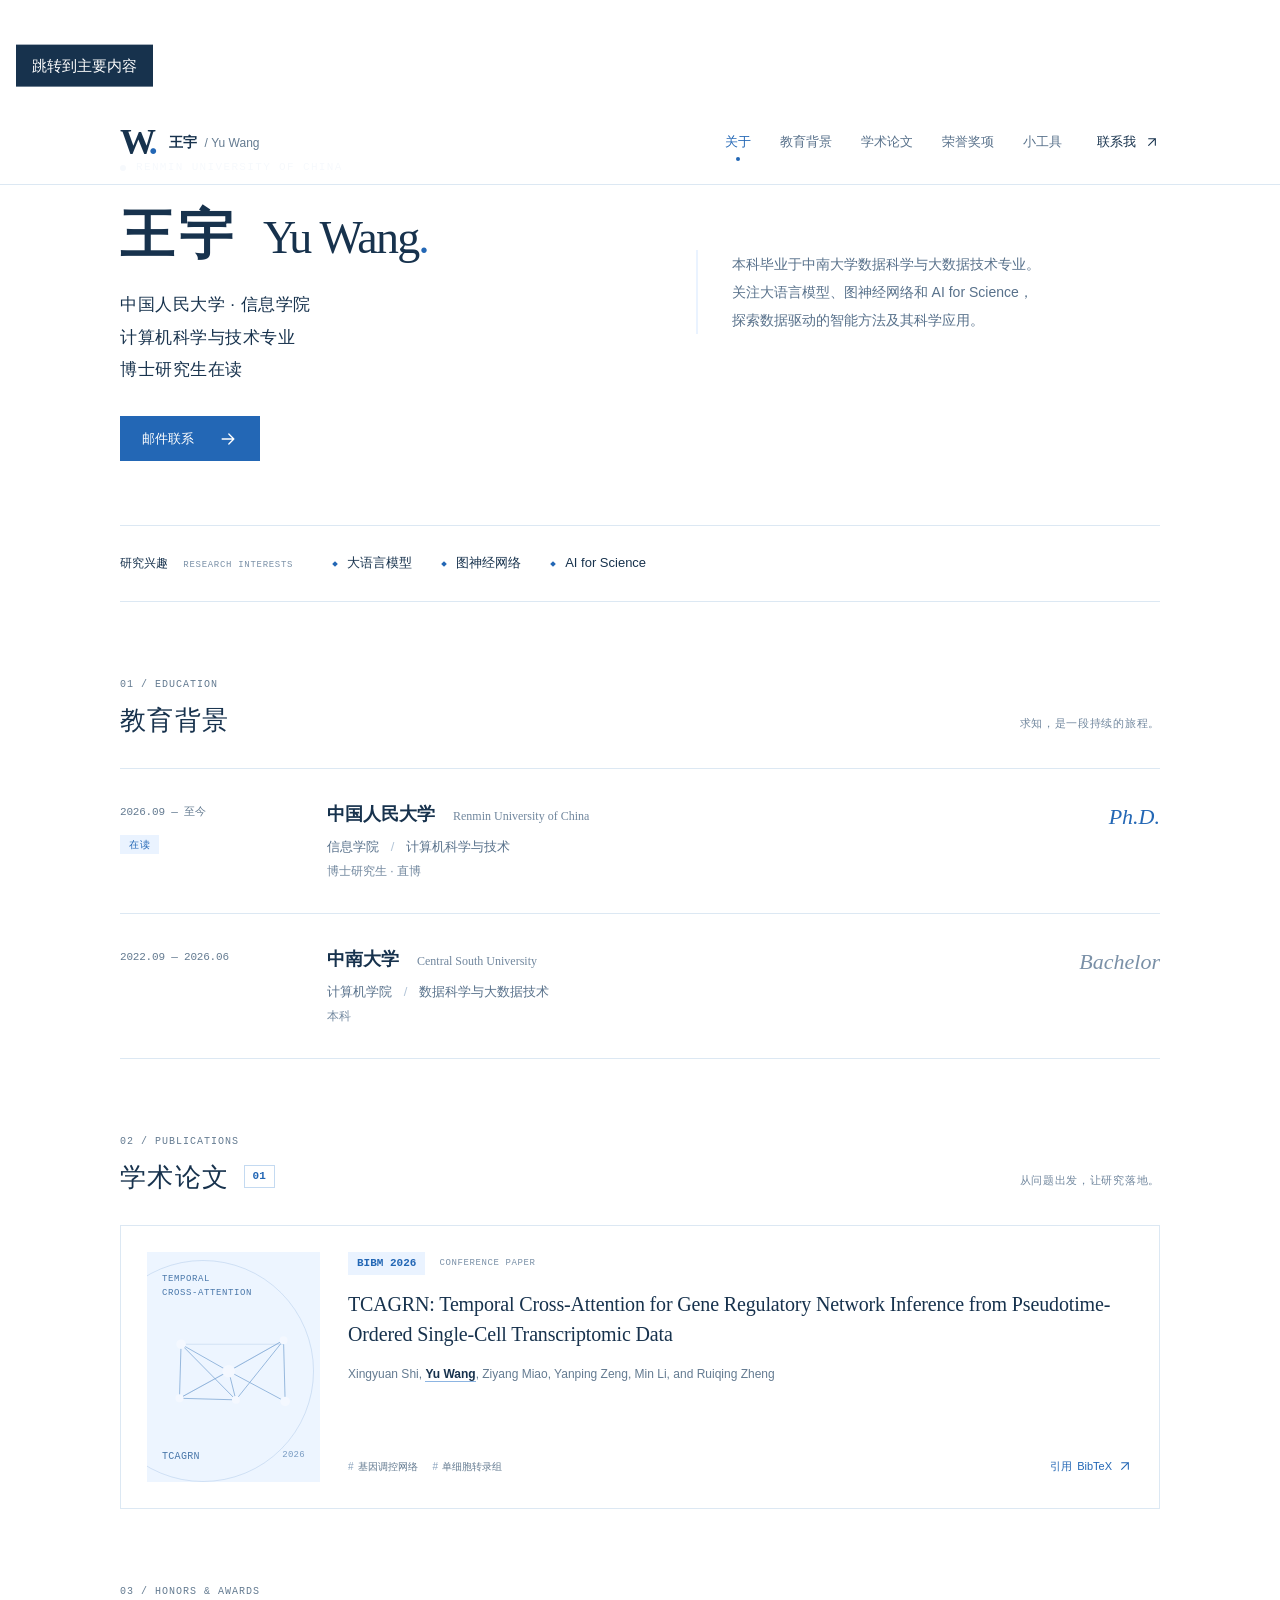
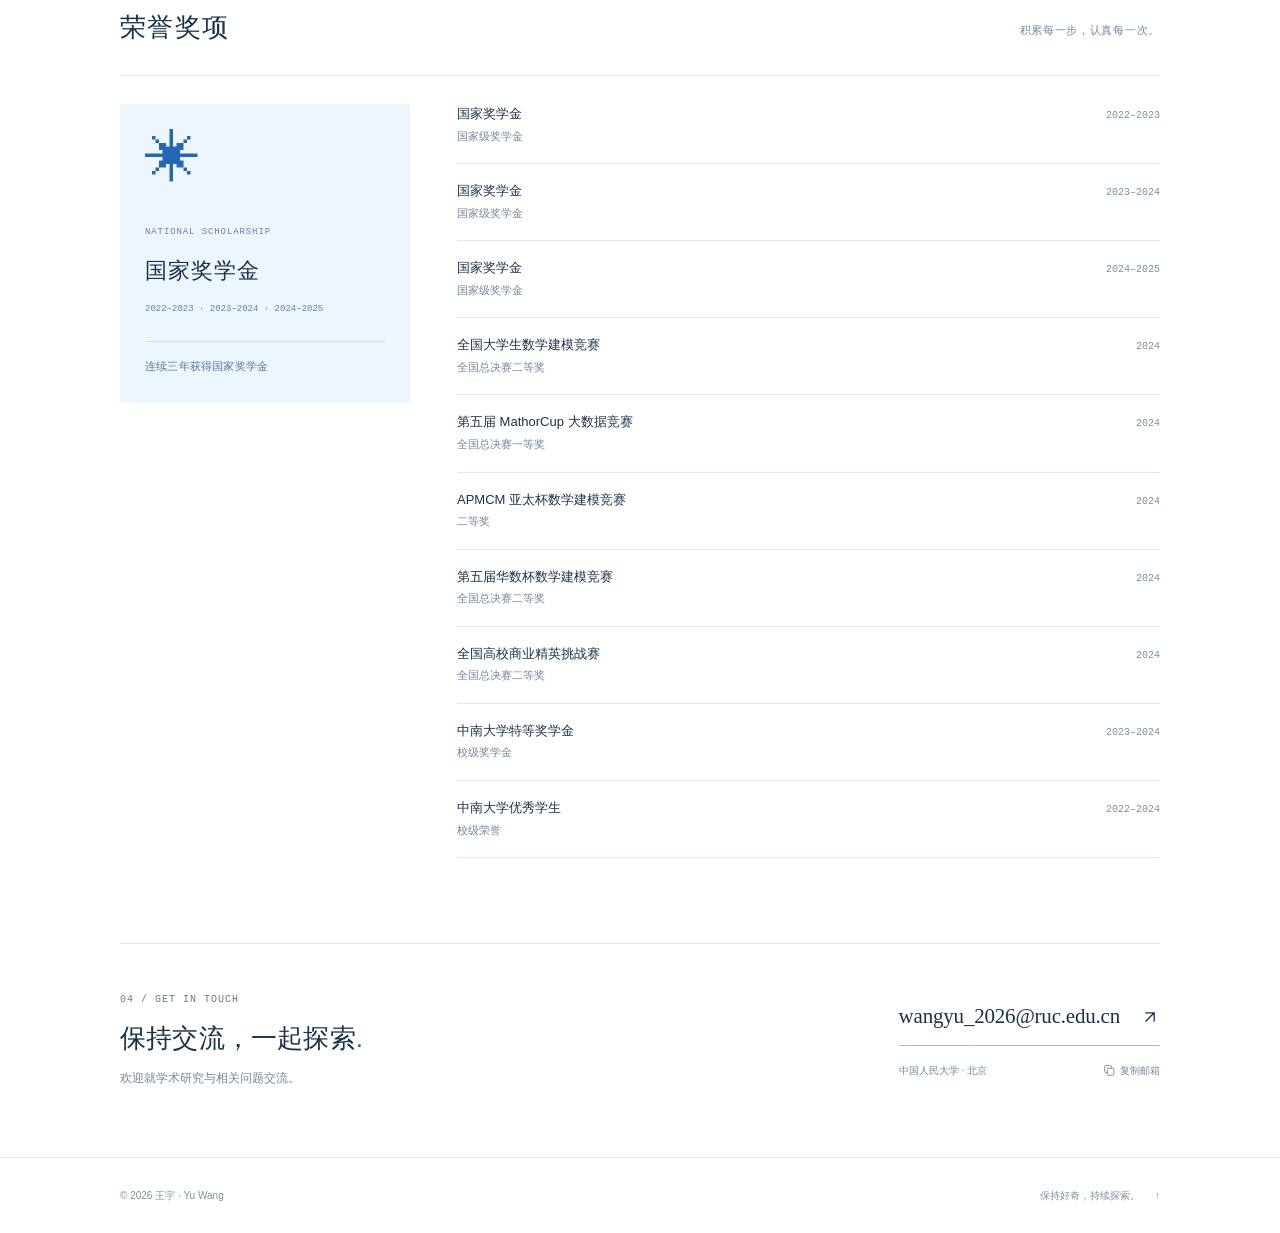
==== archives/index.html @ 9157eab9 "Rebuild academic homepage and add interactive tools" ====
<!doctype html>
<html lang="zh-CN">
<head>
  <meta charset="utf-8">
  <meta name="viewport" content="width=device-width, initial-scale=1">
  <meta name="robots" content="noindex">
  <meta http-equiv="refresh" content="0;url=/#publications">
  <link rel="canonical" href="https://xiaoyucoder.github.io/">
  <title>王宇 Yu Wang | 页面已迁移</title>
</head>
<body><p>页面已迁移至<a href="/#publications">王宇的个人主页</a>。</p></body>
</html>
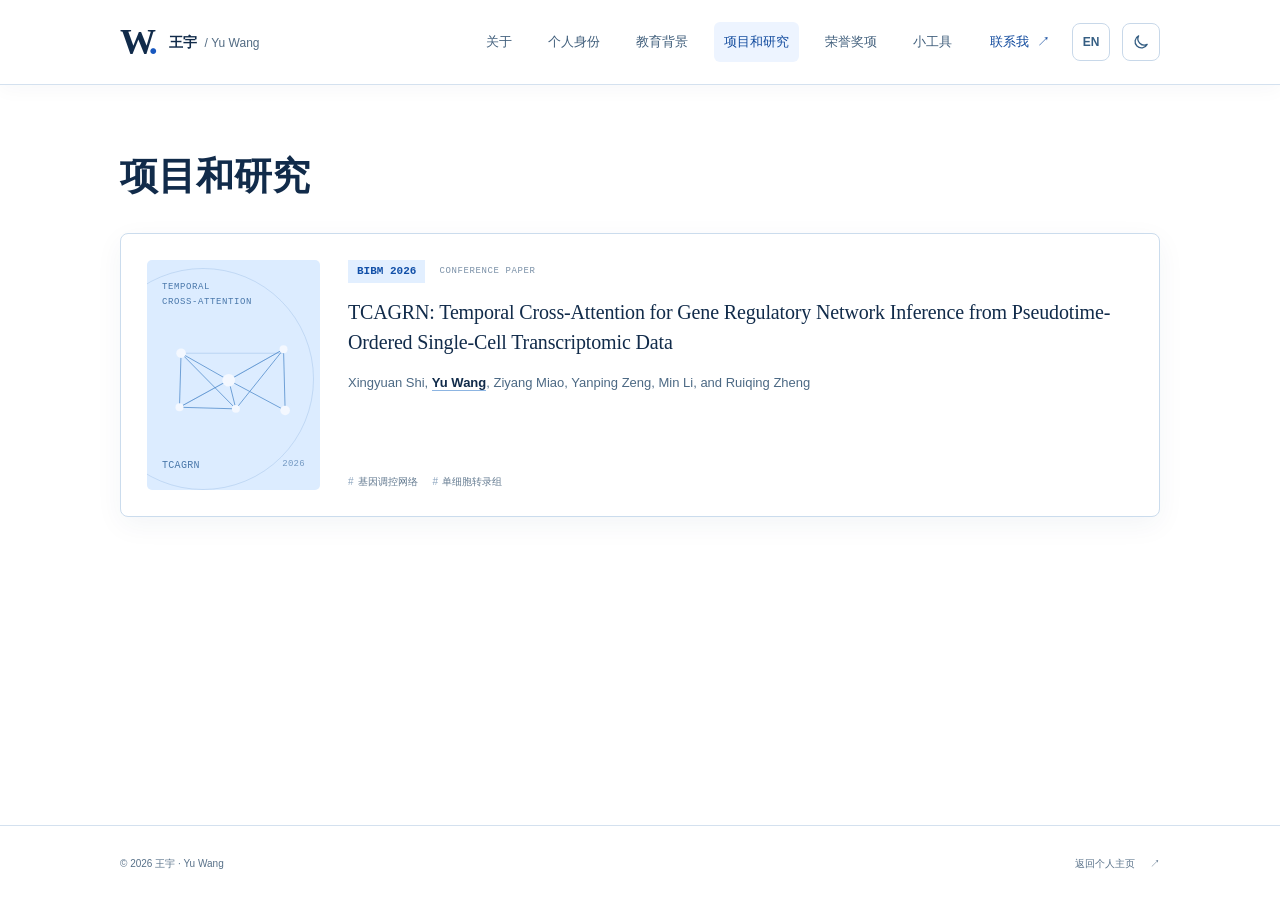
==== commit 2bb784cc: "Move projects and research to a dedicated page" ====
--- a/archives/index.html
+++ b/archives/index.html
@@ -4,9 +4,9 @@
   <meta charset="utf-8">
   <meta name="viewport" content="width=device-width, initial-scale=1">
   <meta name="robots" content="noindex">
-  <meta http-equiv="refresh" content="0;url=/#publications">
-  <link rel="canonical" href="https://xiaoyucoder.github.io/">
+  <meta http-equiv="refresh" content="0;url=/research/">
+  <link rel="canonical" href="https://xiaoyucoder.github.io/research/">
   <title>王宇 Yu Wang | 页面已迁移</title>
 </head>
-<body><p>页面已迁移至<a href="/#publications">王宇的个人主页</a>。</p></body>
+<body><p>页面已迁移至<a href="/research/">王宇的项目和研究</a>。</p></body>
 </html>
